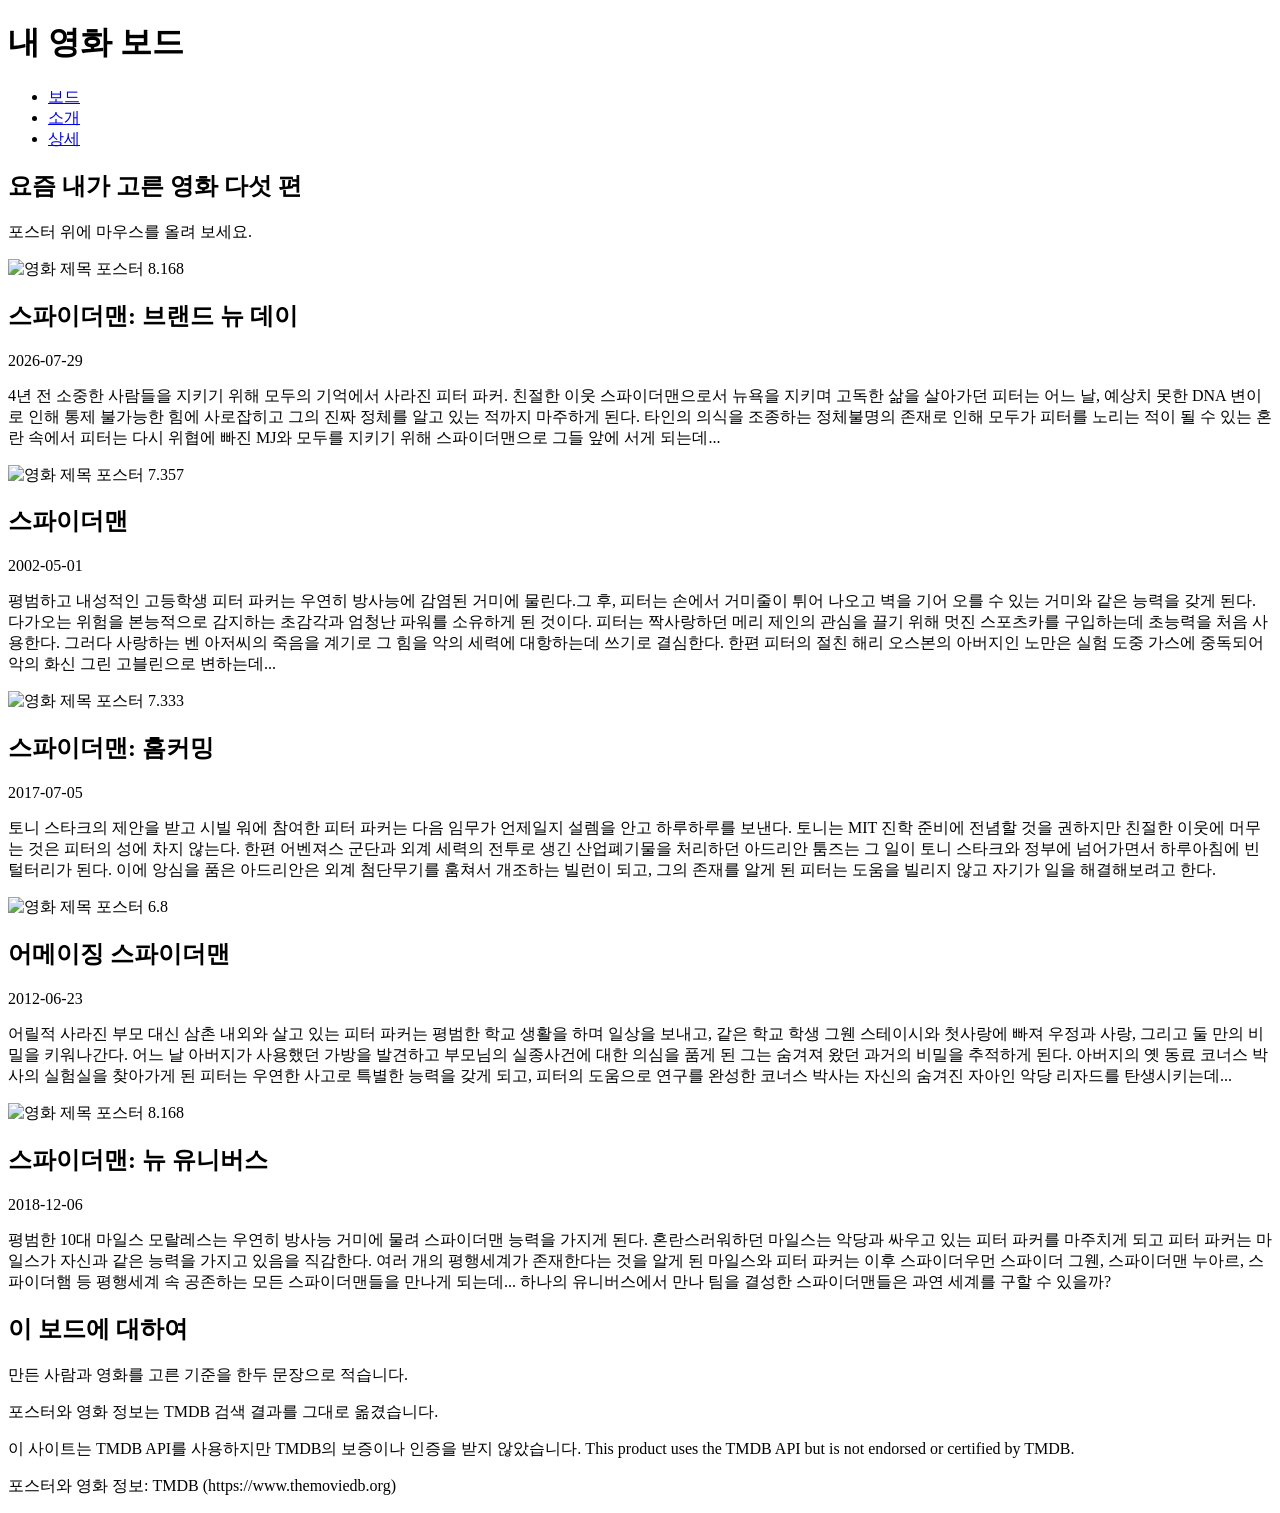
==== index.html @ a2d3c474 "Create index.html for movie board layout This HTML file serves as a movie board featuring various fi" ====
<!DOCTYPE html>
<html lang="ko">

<head>
    <meta charset="UTF-8">
    <meta name="viewport" content="width=device-width, initial-scale=1.0">
    <title>내 영화 보드</title>
    <link rel="preconnect" href="https://fonts.googleapis.com">
    <link rel="preconnect" href="https://fonts.gstatic.com" crossorigin>
    <link href="https://fonts.googleapis.com/css2?family=Noto+Sans+KR:wght@100..900&display=swap" rel="stylesheet">
    <link rel="stylesheet" href="./style.css">
</head>

<body>
    <header class="top">
        <h1>내 영화 보드</h1>
        <nav>
            <ul>
                <li><a href="#board">보드</a></li>
                <li><a href="#about">소개</a></li>
                <li><a href="detail.html">상세</a></li>
            </ul>
        </nav>
    </header>
    <section class="hero">
        <h2>요즘 내가 고른 영화 다섯 편</h2>
        <p>포스터 위에 마우스를 올려 보세요.</p>
    </section>
    <main>
        <section class="board" id="board">
            <article class="card">
                <img class="poster" src="https://image.tmdb.org/t/p/w342/8mLepBa5l591xFidRpn65xV7hb4.jpg"
                    alt="영화 제목 포스터">
                <span class="badge">8.168</span>
                <div class="info">
                    <h2>스파이더맨: 브랜드 뉴 데이</h2>
                    <p class="year">2026-07-29</p>
                    <p class="overview">4년 전 소중한 사람들을 지키기 위해 모두의 기억에서 사라진 피터 파커. 친절한 이웃 스파이더맨으로서 뉴욕을 지키며 고독한 삶을 살아가던 피터는
                        어느 날,
                        예상치 못한 DNA 변이로 인해 통제 불가능한 힘에 사로잡히고 그의 진짜 정체를 알고 있는 적까지 마주하게 된다. 타인의 의식을 조종하는 정체불명의 존재로 인해 모두가
                        피터를 노리는 적이
                        될 수 있는 혼란 속에서 피터는 다시 위협에 빠진 MJ와 모두를 지키기 위해 스파이더맨으로 그들 앞에 서게 되는데...</p>
                </div>
            </article>
            <article class="card">
                <img class="poster" src="https://image.tmdb.org/t/p/w342/4xOhtzXGt0if74dTmS4qtizFelX.jpg"
                    alt="영화 제목 포스터">
                <span class="badge">7.357</span>
                <div class="info">
                    <h2>스파이더맨</h2>
                    <p class="year">2002-05-01</p>
                    <p class="overview">평범하고 내성적인 고등학생 피터 파커는 우연히 방사능에 감염된 거미에 물린다.그 후, 피터는 손에서 거미줄이 튀어 나오고 벽을 기어 오를 수
                        있는 거미와 같은 능력을 갖게 된다. 다가오는 위험을 본능적으로 감지하는 초감각과 엄청난 파워를 소유하게 된 것이다. 피터는 짝사랑하던 메리 제인의 관심을 끌기 위해 멋진
                        스포츠카를 구입하는데 초능력을 처음 사용한다. 그러다 사랑하는 벤 아저씨의 죽음을 계기로 그 힘을 악의 세력에 대항하는데 쓰기로 결심한다. 한편 피터의 절친 해리 오스본의
                        아버지인 노만은 실험 도중 가스에 중독되어 악의 화신 그린 고블린으로 변하는데...</p>
                </div>
            </article>
            <article class="card">
                <img class="poster" src="https://image.tmdb.org/t/p/w342/hjki9weYYVABvkpZbX5jBOmKXXv.jpg"
                    alt="영화 제목 포스터">
                <span class="badge">7.333</span>
                <div class="info">
                    <h2>스파이더맨: 홈커밍</h2>
                    <p class="year">2017-07-05</p>
                    <p class="overview">토니 스타크의 제안을 받고 시빌 워에 참여한 피터 파커는 다음 임무가 언제일지 설렘을 안고 하루하루를 보낸다. 토니는 MIT 진학 준비에 전념할
                        것을 권하지만 친절한 이웃에 머무는 것은 피터의 성에 차지 않는다. 한편 어벤져스 군단과 외계 세력의 전투로 생긴 산업폐기물을 처리하던 아드리안 툼즈는 그 일이 토니
                        스타크와 정부에 넘어가면서 하루아침에 빈털터리가 된다. 이에 앙심을 품은 아드리안은 외계 첨단무기를 훔쳐서 개조하는 빌런이 되고, 그의 존재를 알게 된 피터는 도움을 빌리지
                        않고 자기가 일을 해결해보려고 한다.</p>
                </div>
            </article>
            <article class="card">
                <img class="poster" src="https://image.tmdb.org/t/p/w342/a1Kup5VnmxjAHnsT3Sz7RtrC9UU.jpg"
                    alt="영화 제목 포스터">
                <span class="badge">6.8</span>
                <div class="info">
                    <h2>어메이징 스파이더맨</h2>
                    <p class="year">2012-06-23</p>
                    <p class="overview">어릴적 사라진 부모 대신 삼촌 내외와 살고 있는 피터 파커는 평범한 학교 생활을 하며 일상을 보내고, 같은 학교 학생 그웬 스테이시와 첫사랑에
                        빠져 우정과 사랑, 그리고 둘 만의 비밀을 키워나간다. 어느 날 아버지가 사용했던 가방을 발견하고 부모님의 실종사건에 대한 의심을 품게 된 그는 숨겨져 왔던 과거의 비밀을
                        추적하게 된다. 아버지의 옛 동료 코너스 박사의 실험실을 찾아가게 된 피터는 우연한 사고로 특별한 능력을 갖게 되고, 피터의 도움으로 연구를 완성한 코너스 박사는 자신의
                        숨겨진 자아인 악당 리자드를 탄생시키는데...</p>
                </div>
            </article>
            <article class="card">
                <img class="poster" src="https://image.tmdb.org/t/p/w342/d9V6Q9vpVpmaca7vwSUbCajtDb3.jpg"
                    alt="영화 제목 포스터">
                <span class="badge">8.168</span>
                <div class="info">
                    <h2>스파이더맨: 뉴 유니버스</h2>
                    <p class="year">2018-12-06</p>
                    <p class="overview">평범한 10대 마일스 모랄레스는 우연히 방사능 거미에 물려 스파이더맨 능력을 가지게 된다. 혼란스러워하던 마일스는 악당과 싸우고 있는 피터
                        파커를 마주치게 되고 피터 파커는 마일스가 자신과 같은 능력을 가지고 있음을 직감한다. 여러 개의 평행세계가 존재한다는 것을 알게 된 마일스와 피터 파커는 이후 스파이더우먼
                        스파이더 그웬, 스파이더맨 누아르, 스파이더햄 등 평행세계 속 공존하는 모든 스파이더맨들을 만나게 되는데... 하나의 유니버스에서 만나 팀을 결성한 스파이더맨들은 과연
                        세계를 구할 수 있을까?</p>
                </div>
            </article>
        </section>
        <section id="about">
            <h2>이 보드에 대하여</h2>
            <p>만든 사람과 영화를 고른 기준을 한두 문장으로 적습니다.</p>
            <p>포스터와 영화 정보는 TMDB 검색 결과를 그대로 옮겼습니다.</p>
        </section>
    </main>
    <footer>
        <p>이 사이트는 TMDB API를 사용하지만 TMDB의 보증이나 인증을 받지 않았습니다.
            This product uses the TMDB API but is not endorsed or certified by TMDB.</p>
        <p>포스터와 영화 정보: TMDB (https://www.themoviedb.org)</p>
    </footer>
</body>

</html>
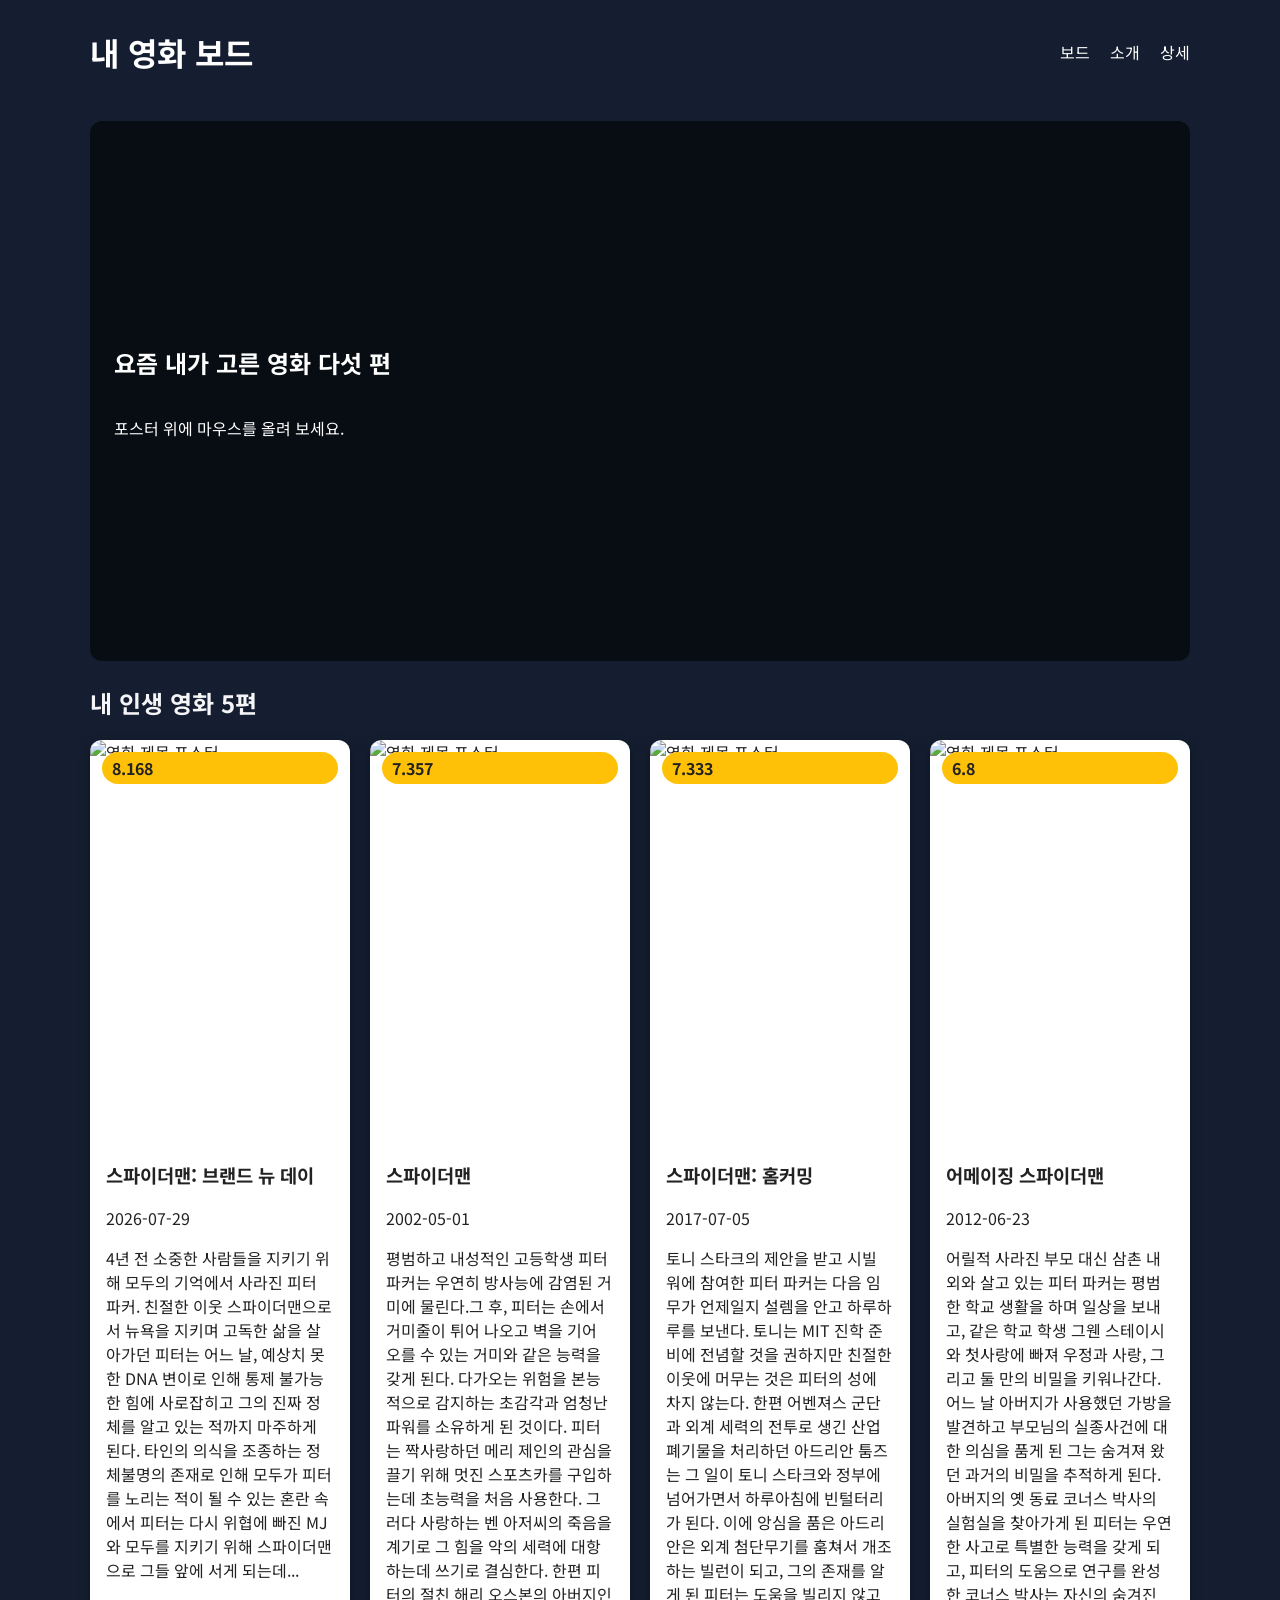
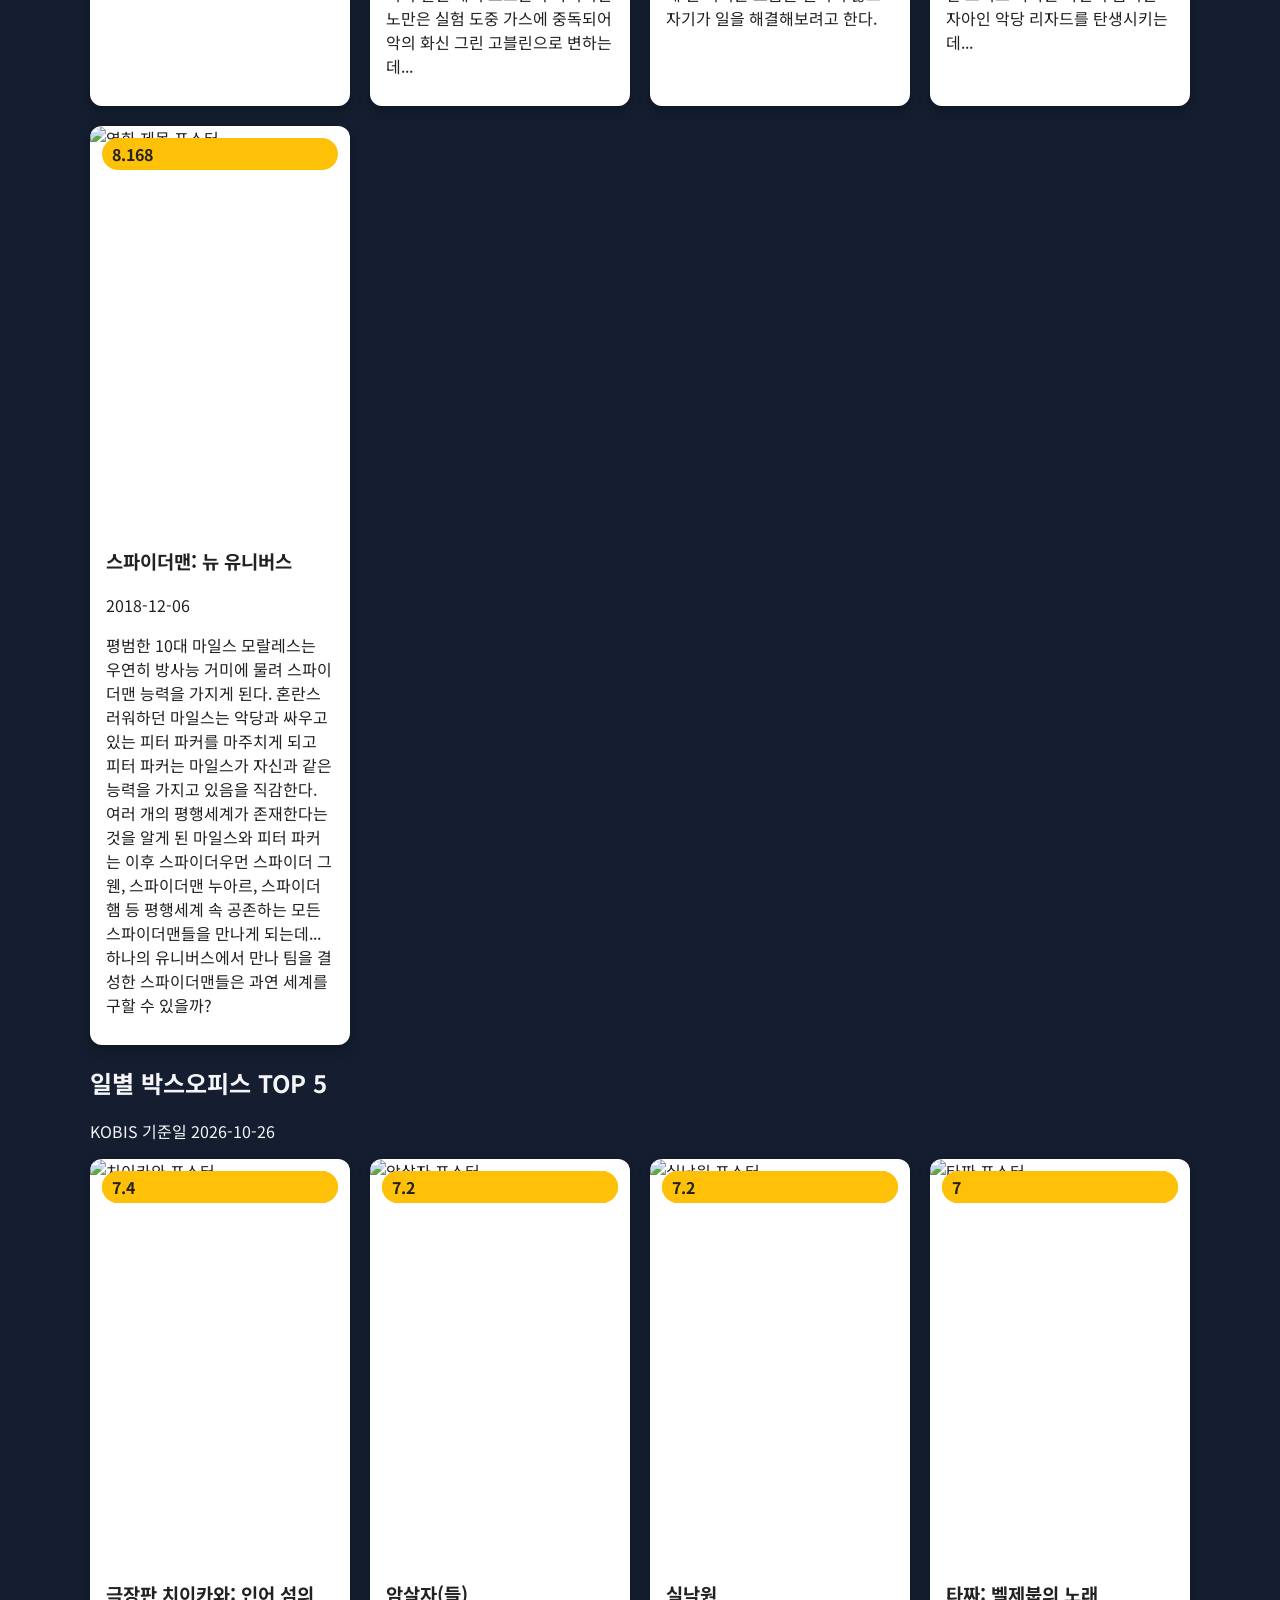
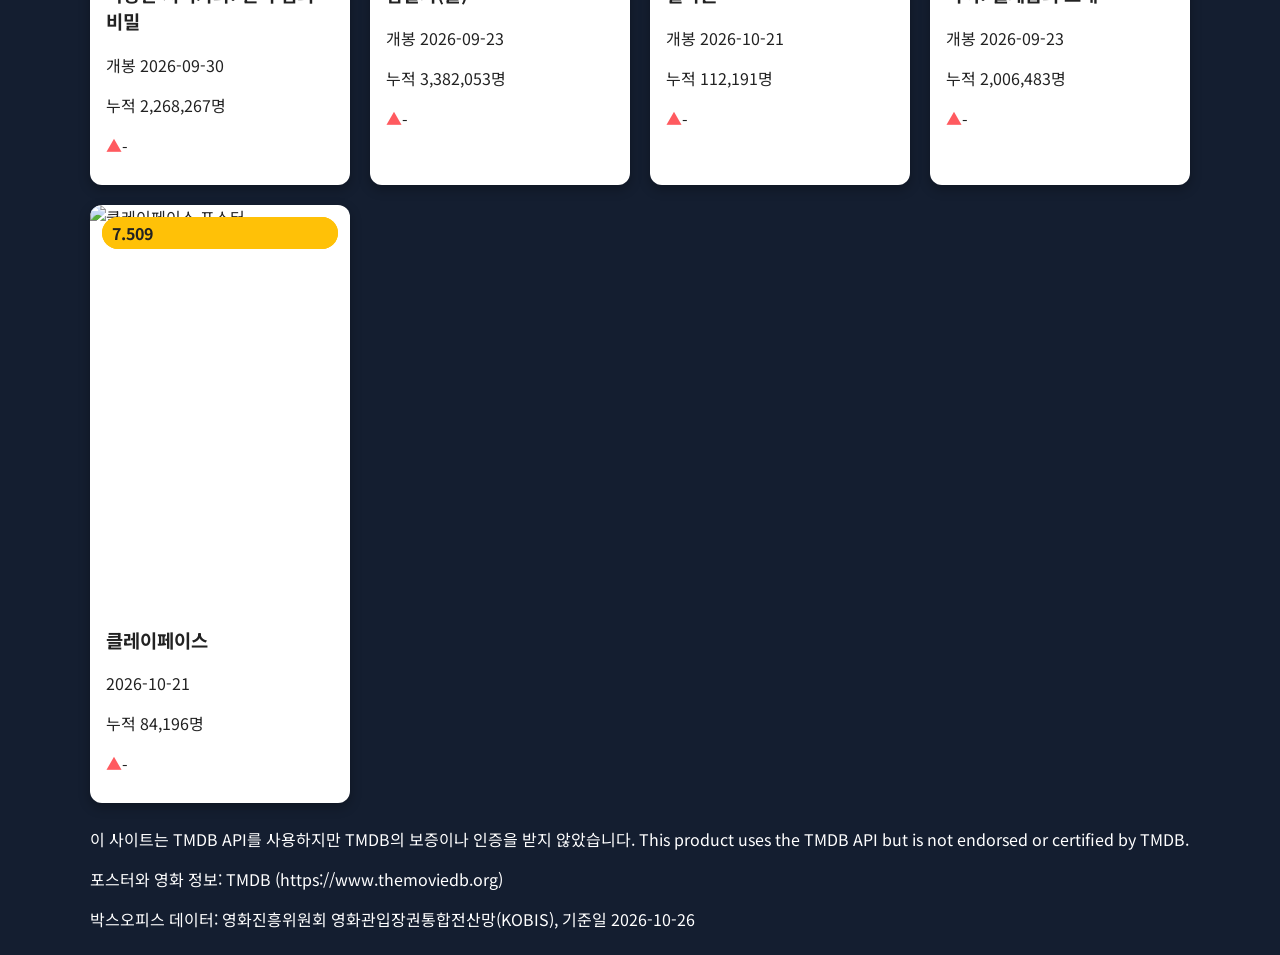
==== commit 1756e264: "hw1 반응형" ====
--- a/index.html
+++ b/index.html
@@ -7,7 +7,8 @@
     <title>내 영화 보드</title>
     <link rel="preconnect" href="https://fonts.googleapis.com">
     <link rel="preconnect" href="https://fonts.gstatic.com" crossorigin>
-    <link href="https://fonts.googleapis.com/css2?family=Noto+Sans+KR:wght@100..900&display=swap" rel="stylesheet">
+    <link href="https://fonts.googleapis.com/css2?family=Black+Han+Sans&family=Noto+Sans+KR:wght@100..900&display=swap"
+        rel="stylesheet">
     <link rel="stylesheet" href="./style.css">
 </head>
 
@@ -16,8 +17,8 @@
         <h1>내 영화 보드</h1>
         <nav>
             <ul>
-                <li><a href="#board">보드</a></li>
-                <li><a href="#about">소개</a></li>
+                <li><a href="#mine">보드</a></li>
+                <li><a href="#boxoffice">소개</a></li>
                 <li><a href="detail.html">상세</a></li>
             </ul>
         </nav>
@@ -27,85 +28,163 @@
         <p>포스터 위에 마우스를 올려 보세요.</p>
     </section>
     <main>
-        <section class="board" id="board">
-            <article class="card">
-                <img class="poster" src="https://image.tmdb.org/t/p/w342/8mLepBa5l591xFidRpn65xV7hb4.jpg"
-                    alt="영화 제목 포스터">
-                <span class="badge">8.168</span>
-                <div class="info">
-                    <h2>스파이더맨: 브랜드 뉴 데이</h2>
-                    <p class="year">2026-07-29</p>
-                    <p class="overview">4년 전 소중한 사람들을 지키기 위해 모두의 기억에서 사라진 피터 파커. 친절한 이웃 스파이더맨으로서 뉴욕을 지키며 고독한 삶을 살아가던 피터는
-                        어느 날,
-                        예상치 못한 DNA 변이로 인해 통제 불가능한 힘에 사로잡히고 그의 진짜 정체를 알고 있는 적까지 마주하게 된다. 타인의 의식을 조종하는 정체불명의 존재로 인해 모두가
-                        피터를 노리는 적이
-                        될 수 있는 혼란 속에서 피터는 다시 위협에 빠진 MJ와 모두를 지키기 위해 스파이더맨으로 그들 앞에 서게 되는데...</p>
-                </div>
-            </article>
-            <article class="card">
-                <img class="poster" src="https://image.tmdb.org/t/p/w342/4xOhtzXGt0if74dTmS4qtizFelX.jpg"
-                    alt="영화 제목 포스터">
-                <span class="badge">7.357</span>
-                <div class="info">
-                    <h2>스파이더맨</h2>
-                    <p class="year">2002-05-01</p>
-                    <p class="overview">평범하고 내성적인 고등학생 피터 파커는 우연히 방사능에 감염된 거미에 물린다.그 후, 피터는 손에서 거미줄이 튀어 나오고 벽을 기어 오를 수
-                        있는 거미와 같은 능력을 갖게 된다. 다가오는 위험을 본능적으로 감지하는 초감각과 엄청난 파워를 소유하게 된 것이다. 피터는 짝사랑하던 메리 제인의 관심을 끌기 위해 멋진
-                        스포츠카를 구입하는데 초능력을 처음 사용한다. 그러다 사랑하는 벤 아저씨의 죽음을 계기로 그 힘을 악의 세력에 대항하는데 쓰기로 결심한다. 한편 피터의 절친 해리 오스본의
-                        아버지인 노만은 실험 도중 가스에 중독되어 악의 화신 그린 고블린으로 변하는데...</p>
-                </div>
-            </article>
-            <article class="card">
-                <img class="poster" src="https://image.tmdb.org/t/p/w342/hjki9weYYVABvkpZbX5jBOmKXXv.jpg"
-                    alt="영화 제목 포스터">
-                <span class="badge">7.333</span>
-                <div class="info">
-                    <h2>스파이더맨: 홈커밍</h2>
-                    <p class="year">2017-07-05</p>
-                    <p class="overview">토니 스타크의 제안을 받고 시빌 워에 참여한 피터 파커는 다음 임무가 언제일지 설렘을 안고 하루하루를 보낸다. 토니는 MIT 진학 준비에 전념할
-                        것을 권하지만 친절한 이웃에 머무는 것은 피터의 성에 차지 않는다. 한편 어벤져스 군단과 외계 세력의 전투로 생긴 산업폐기물을 처리하던 아드리안 툼즈는 그 일이 토니
-                        스타크와 정부에 넘어가면서 하루아침에 빈털터리가 된다. 이에 앙심을 품은 아드리안은 외계 첨단무기를 훔쳐서 개조하는 빌런이 되고, 그의 존재를 알게 된 피터는 도움을 빌리지
-                        않고 자기가 일을 해결해보려고 한다.</p>
-                </div>
-            </article>
-            <article class="card">
-                <img class="poster" src="https://image.tmdb.org/t/p/w342/a1Kup5VnmxjAHnsT3Sz7RtrC9UU.jpg"
-                    alt="영화 제목 포스터">
-                <span class="badge">6.8</span>
-                <div class="info">
-                    <h2>어메이징 스파이더맨</h2>
-                    <p class="year">2012-06-23</p>
-                    <p class="overview">어릴적 사라진 부모 대신 삼촌 내외와 살고 있는 피터 파커는 평범한 학교 생활을 하며 일상을 보내고, 같은 학교 학생 그웬 스테이시와 첫사랑에
-                        빠져 우정과 사랑, 그리고 둘 만의 비밀을 키워나간다. 어느 날 아버지가 사용했던 가방을 발견하고 부모님의 실종사건에 대한 의심을 품게 된 그는 숨겨져 왔던 과거의 비밀을
-                        추적하게 된다. 아버지의 옛 동료 코너스 박사의 실험실을 찾아가게 된 피터는 우연한 사고로 특별한 능력을 갖게 되고, 피터의 도움으로 연구를 완성한 코너스 박사는 자신의
-                        숨겨진 자아인 악당 리자드를 탄생시키는데...</p>
-                </div>
-            </article>
-            <article class="card">
-                <img class="poster" src="https://image.tmdb.org/t/p/w342/d9V6Q9vpVpmaca7vwSUbCajtDb3.jpg"
-                    alt="영화 제목 포스터">
-                <span class="badge">8.168</span>
-                <div class="info">
-                    <h2>스파이더맨: 뉴 유니버스</h2>
-                    <p class="year">2018-12-06</p>
-                    <p class="overview">평범한 10대 마일스 모랄레스는 우연히 방사능 거미에 물려 스파이더맨 능력을 가지게 된다. 혼란스러워하던 마일스는 악당과 싸우고 있는 피터
-                        파커를 마주치게 되고 피터 파커는 마일스가 자신과 같은 능력을 가지고 있음을 직감한다. 여러 개의 평행세계가 존재한다는 것을 알게 된 마일스와 피터 파커는 이후 스파이더우먼
-                        스파이더 그웬, 스파이더맨 누아르, 스파이더햄 등 평행세계 속 공존하는 모든 스파이더맨들을 만나게 되는데... 하나의 유니버스에서 만나 팀을 결성한 스파이더맨들은 과연
-                        세계를 구할 수 있을까?</p>
-                </div>
-            </article>
+        <section id="mine">
+            <h2>내 인생 영화 5편</h2>
+            <div class="board">
+                <article class="card">
+                    <img class="poster" src="https://image.tmdb.org/t/p/w342/8mLepBa5l591xFidRpn65xV7hb4.jpg"
+                        alt="영화 제목 포스터">
+                    <span class="badge">8.168</span>
+                    <div class="info">
+                        <h3>스파이더맨: 브랜드 뉴 데이</h3>
+                        <p class="year">2026-07-29</p>
+                        <p class="overview">4년 전 소중한 사람들을 지키기 위해 모두의 기억에서 사라진 피터 파커. 친절한 이웃 스파이더맨으로서 뉴욕을 지키며 고독한 삶을 살아가던
+                            피터는
+                            어느 날,
+                            예상치 못한 DNA 변이로 인해 통제 불가능한 힘에 사로잡히고 그의 진짜 정체를 알고 있는 적까지 마주하게 된다. 타인의 의식을 조종하는 정체불명의 존재로 인해
+                            모두가
+                            피터를 노리는 적이
+                            될 수 있는 혼란 속에서 피터는 다시 위협에 빠진 MJ와 모두를 지키기 위해 스파이더맨으로 그들 앞에 서게 되는데...</p>
+                    </div>
+                </article>
+                <article class="card">
+                    <img class="poster" src="https://image.tmdb.org/t/p/w342/4xOhtzXGt0if74dTmS4qtizFelX.jpg"
+                        alt="영화 제목 포스터">
+                    <span class="badge">7.357</span>
+                    <div class="info">
+                        <h3>스파이더맨</h3>
+                        <p class="year">2002-05-01</p>
+                        <p class="overview">평범하고 내성적인 고등학생 피터 파커는 우연히 방사능에 감염된 거미에 물린다.그 후, 피터는 손에서 거미줄이 튀어 나오고 벽을 기어 오를
+                            수
+                            있는 거미와 같은 능력을 갖게 된다. 다가오는 위험을 본능적으로 감지하는 초감각과 엄청난 파워를 소유하게 된 것이다. 피터는 짝사랑하던 메리 제인의 관심을 끌기 위해
+                            멋진
+                            스포츠카를 구입하는데 초능력을 처음 사용한다. 그러다 사랑하는 벤 아저씨의 죽음을 계기로 그 힘을 악의 세력에 대항하는데 쓰기로 결심한다. 한편 피터의 절친 해리
+                            오스본의
+                            아버지인 노만은 실험 도중 가스에 중독되어 악의 화신 그린 고블린으로 변하는데...</p>
+                    </div>
+                </article>
+                <article class="card">
+                    <img class="poster" src="https://image.tmdb.org/t/p/w342/hjki9weYYVABvkpZbX5jBOmKXXv.jpg"
+                        alt="영화 제목 포스터">
+                    <span class="badge">7.333</span>
+                    <div class="info">
+                        <h3>스파이더맨: 홈커밍</h3>
+                        <p class="year">2017-07-05</p>
+                        <p class="overview">토니 스타크의 제안을 받고 시빌 워에 참여한 피터 파커는 다음 임무가 언제일지 설렘을 안고 하루하루를 보낸다. 토니는 MIT 진학 준비에
+                            전념할
+                            것을 권하지만 친절한 이웃에 머무는 것은 피터의 성에 차지 않는다. 한편 어벤져스 군단과 외계 세력의 전투로 생긴 산업폐기물을 처리하던 아드리안 툼즈는 그 일이 토니
+                            스타크와 정부에 넘어가면서 하루아침에 빈털터리가 된다. 이에 앙심을 품은 아드리안은 외계 첨단무기를 훔쳐서 개조하는 빌런이 되고, 그의 존재를 알게 된 피터는 도움을
+                            빌리지
+                            않고 자기가 일을 해결해보려고 한다.</p>
+                    </div>
+                </article>
+                <article class="card">
+                    <img class="poster" src="https://image.tmdb.org/t/p/w342/a1Kup5VnmxjAHnsT3Sz7RtrC9UU.jpg"
+                        alt="영화 제목 포스터">
+                    <span class="badge">6.8</span>
+                    <div class="info">
+                        <h3>어메이징 스파이더맨</h3>
+                        <p class="year">2012-06-23</p>
+                        <p class="overview">어릴적 사라진 부모 대신 삼촌 내외와 살고 있는 피터 파커는 평범한 학교 생활을 하며 일상을 보내고, 같은 학교 학생 그웬 스테이시와
+                            첫사랑에
+                            빠져 우정과 사랑, 그리고 둘 만의 비밀을 키워나간다. 어느 날 아버지가 사용했던 가방을 발견하고 부모님의 실종사건에 대한 의심을 품게 된 그는 숨겨져 왔던 과거의
+                            비밀을
+                            추적하게 된다. 아버지의 옛 동료 코너스 박사의 실험실을 찾아가게 된 피터는 우연한 사고로 특별한 능력을 갖게 되고, 피터의 도움으로 연구를 완성한 코너스 박사는
+                            자신의
+                            숨겨진 자아인 악당 리자드를 탄생시키는데...</p>
+                    </div>
+                </article>
+                <article class="card">
+                    <img class="poster" src="https://image.tmdb.org/t/p/w342/d9V6Q9vpVpmaca7vwSUbCajtDb3.jpg"
+                        alt="영화 제목 포스터">
+                    <span class="badge">8.168</span>
+                    <div class="info">
+                        <h3>스파이더맨: 뉴 유니버스</h3>
+                        <p class="year">2018-12-06</p>
+                        <p class="overview">평범한 10대 마일스 모랄레스는 우연히 방사능 거미에 물려 스파이더맨 능력을 가지게 된다. 혼란스러워하던 마일스는 악당과 싸우고 있는
+                            피터
+                            파커를 마주치게 되고 피터 파커는 마일스가 자신과 같은 능력을 가지고 있음을 직감한다. 여러 개의 평행세계가 존재한다는 것을 알게 된 마일스와 피터 파커는 이후
+                            스파이더우먼
+                            스파이더 그웬, 스파이더맨 누아르, 스파이더햄 등 평행세계 속 공존하는 모든 스파이더맨들을 만나게 되는데... 하나의 유니버스에서 만나 팀을 결성한 스파이더맨들은
+                            과연
+                            세계를 구할 수 있을까?</p>
+                    </div>
+                </article>
+            </div>
         </section>
-        <section id="about">
-            <h2>이 보드에 대하여</h2>
-            <p>만든 사람과 영화를 고른 기준을 한두 문장으로 적습니다.</p>
-            <p>포스터와 영화 정보는 TMDB 검색 결과를 그대로 옮겼습니다.</p>
+        <section id="boxoffice">
+            <h2>일별 박스오피스 TOP 5</h2>
+            <p class="basis">KOBIS 기준일 2026-10-26</p>
+            <div class="board">
+                <article class="card">
+                    <img class="poster" src="https://image.tmdb.org/t/p/w342//5TMyytCI5Pfc9c1eNsljiCdiB05.jpg"
+                        alt="치이카와 포스터">
+                    <span class="rank">1</span>
+                    <span class="badge">7.4</span>
+                    <div class="info">
+                        <h3>극장판 치이카와: 인어 섬의 비밀</h3>
+                        <p class="year">개봉 2026-09-30</p>
+                        <p class="audience">누적 2,268,267명</p>
+                        <p class="change up">-</p>
+                    </div>
+                </article>
+                <article class="card">
+                    <img class="poster" src="https://image.tmdb.org/t/p/w342//c55ijsOdntj6P25vDwHLdgsBpmV.jpg"
+                        alt="암살자 포스터">
+                    <span class="rank">2</span>
+                    <span class="badge">7.2</span>
+                    <div class="info">
+                        <h3>암살자(들)</h3>
+                        <p class="year">개봉 2026-09-23</p>
+                        <p class="audience">누적 3,382,053명</p>
+                        <p class="change up">-</p>
+                    </div>
+                </article>
+                <article class="card">
+                    <img class="poster" src="https://image.tmdb.org/t/p/w342//wkm9BQLok7U2KihcCspCa663Qse.jpg"
+                        alt="실낙원 포스터">
+                    <span class="rank">3</span>
+                    <span class="badge">7.2</span>
+                    <div class="info">
+                        <h3>실낙원</h3>
+                        <p class="year">개봉 2026-10-21</p>
+                        <p class="audience">누적 112,191명</p>
+                        <p class="change up">-</p>
+                    </div>
+                </article>
+                <article class="card">
+                    <img class="poster" src="https://image.tmdb.org/t/p/w342//ueigb5zra1tj6FTK9yhh2P33P9B.jpg"
+                        alt="타짜 포스터">
+                    <span class="rank">4</span>
+                    <span class="badge">7</span>
+                    <div class="info">
+                        <h3>타짜: 벨제붑의 노래</h3>
+                        <p class="year">개봉 2026-09-23</p>
+                        <p class="audience">누적 2,006,483명</p>
+                        <p class="change up">-</p>
+                    </div>
+                </article>
+                <article class="card">
+                    <img class="poster" src="https://image.tmdb.org/t/p/w342//LSGpoSAlitss0KOvVakkeUToZo.jpg"
+                        alt="클레이페이스 포스터">
+                    <span class="rank">5</span>
+                    <span class="badge">7.509</span>
+                    <div class="info">
+                        <h3>클레이페이스</h3>
+                        <p class="year">2026-10-21</p>
+                        <p class="audience">누적 84,196명</p>
+                        <p class="change up">-</p>
+                    </div>
+                </article>
+            </div>
         </section>
     </main>
     <footer>
         <p>이 사이트는 TMDB API를 사용하지만 TMDB의 보증이나 인증을 받지 않았습니다.
             This product uses the TMDB API but is not endorsed or certified by TMDB.</p>
         <p>포스터와 영화 정보: TMDB (https://www.themoviedb.org)</p>
+        <p>박스오피스 데이터: 영화진흥위원회 영화관입장권통합전산망(KOBIS), 기준일 2026-10-26</p>
     </footer>
 </body>
 
-</html>
+</html>
--- a/style.css
+++ b/style.css
@@ -0,0 +1,159 @@
+:root {
+    --bg: #141e30;
+    --surface: #1f2b44;
+    --text: #f5f5f7;
+    --accent: #4da3ff;
+    --warn: #ff5a5f;
+    --font-title: "Black Han Sans", sans-serif;
+    --font-body: "Noto Sans KR", sans-serif;
+    --gap: 20px;
+}
+
+body {
+    background: var(--bg);
+    color: var(--text);
+    font-family: var(--font-body);
+}
+
+.card {
+    border-radius: 12px;
+    overflow: hidden;
+    box-shadow: 0 4px 12px rgba(0, 0, 0, 0.3);
+    background: #fff;
+    position: relative;
+    transition: transform 0.3s, box-shadow 0.3s;
+    color: #222;
+}
+
+.info {
+    padding: 12px 16px;
+}
+
+.poster {
+    width: 100%;
+    display: block;
+    aspect-ratio: 2 / 3;
+    object-fit: cover;
+}
+
+.badge {
+    position: absolute; top: 12px; left: 12px;
+    top: 12px;
+    left: 12px;
+    top: 12px;
+    right: 12px;
+    background: #ffc107;
+    color: #222;
+    padding: 4px 10px;
+    border-radius: 999px;
+    font-weight: bold;
+}
+
+.rank {
+    position: absolute; top: 12px; left: 12px;
+    top: 12px;
+    left: 12px;
+    top: 12px;
+    right: 12px;
+    background: #ffc107;
+    color: #222;
+    padding: 4px 10px;
+    border-radius: 999px;
+    font-weight: bold;
+}
+
+.change.up::before {
+    content: "▲";
+    color: var(--warn);
+}
+
+.change.down::before {
+    content: "▼";
+    color: var(--accent);
+}
+
+.change.new::before {
+    content: "NEW";
+    color: var(--warn);
+}
+
+.card:hover {
+    transform: translateY(-8px);
+    box-shadow: 0 12px 32px rgba(255, 193, 7, 0.6);
+}
+
+h1,
+footer {
+    color: #fff;
+}
+
+.top {
+    display: flex;
+    justify-content: space-between;
+    align-items: center;
+}
+
+nav ul {
+    display: flex;
+    gap: 8px;
+    list-style: none;
+    margin: 0;
+    padding: 0;
+    flex-direction: column;
+}
+
+nav a {
+    color: #fff;
+    text-decoration: none;
+}
+
+.board {
+    display: grid;
+    grid-template-columns: 1fr;
+    gap: var(--gap);
+}
+
+.hero {
+    background-image: linear-gradient(rgba(0, 0, 0, 0.6), rgba(0, 0, 0, 0.6)), url("https://image.tmdb.org/t/p/w1280/4tjxYg2AbOzzG9G1YuiT2NzYhlH.jpg");
+    background-size: cover;
+    background-position: center;
+    min-height: 40vh;
+    padding: 24px;
+    box-sizing: border-box;
+    color: #fff;
+    border-radius: 12px;
+    display: flex;
+    flex-direction: column;
+    justify-content: center;
+}
+
+main,
+.top,
+.hero,
+footer {
+    max-width: 1100px;
+    margin: 0 auto 24px;
+}
+
+@media (min-width: 600px) {
+    nav ul {
+        flex-direction: row;
+        gap: 20px;
+    }
+    .board {
+        grid-template-columns: repeat(2, 1fr);
+    }
+}
+
+@media (min-width: 1024px) {
+    .hero {
+        min-height: 60vh;
+    }
+
+    .hero h3 {
+        font-size: 3rem;
+    }
+    .board {
+        grid-template-columns: repeat(4, 1fr);
+    }
+}
